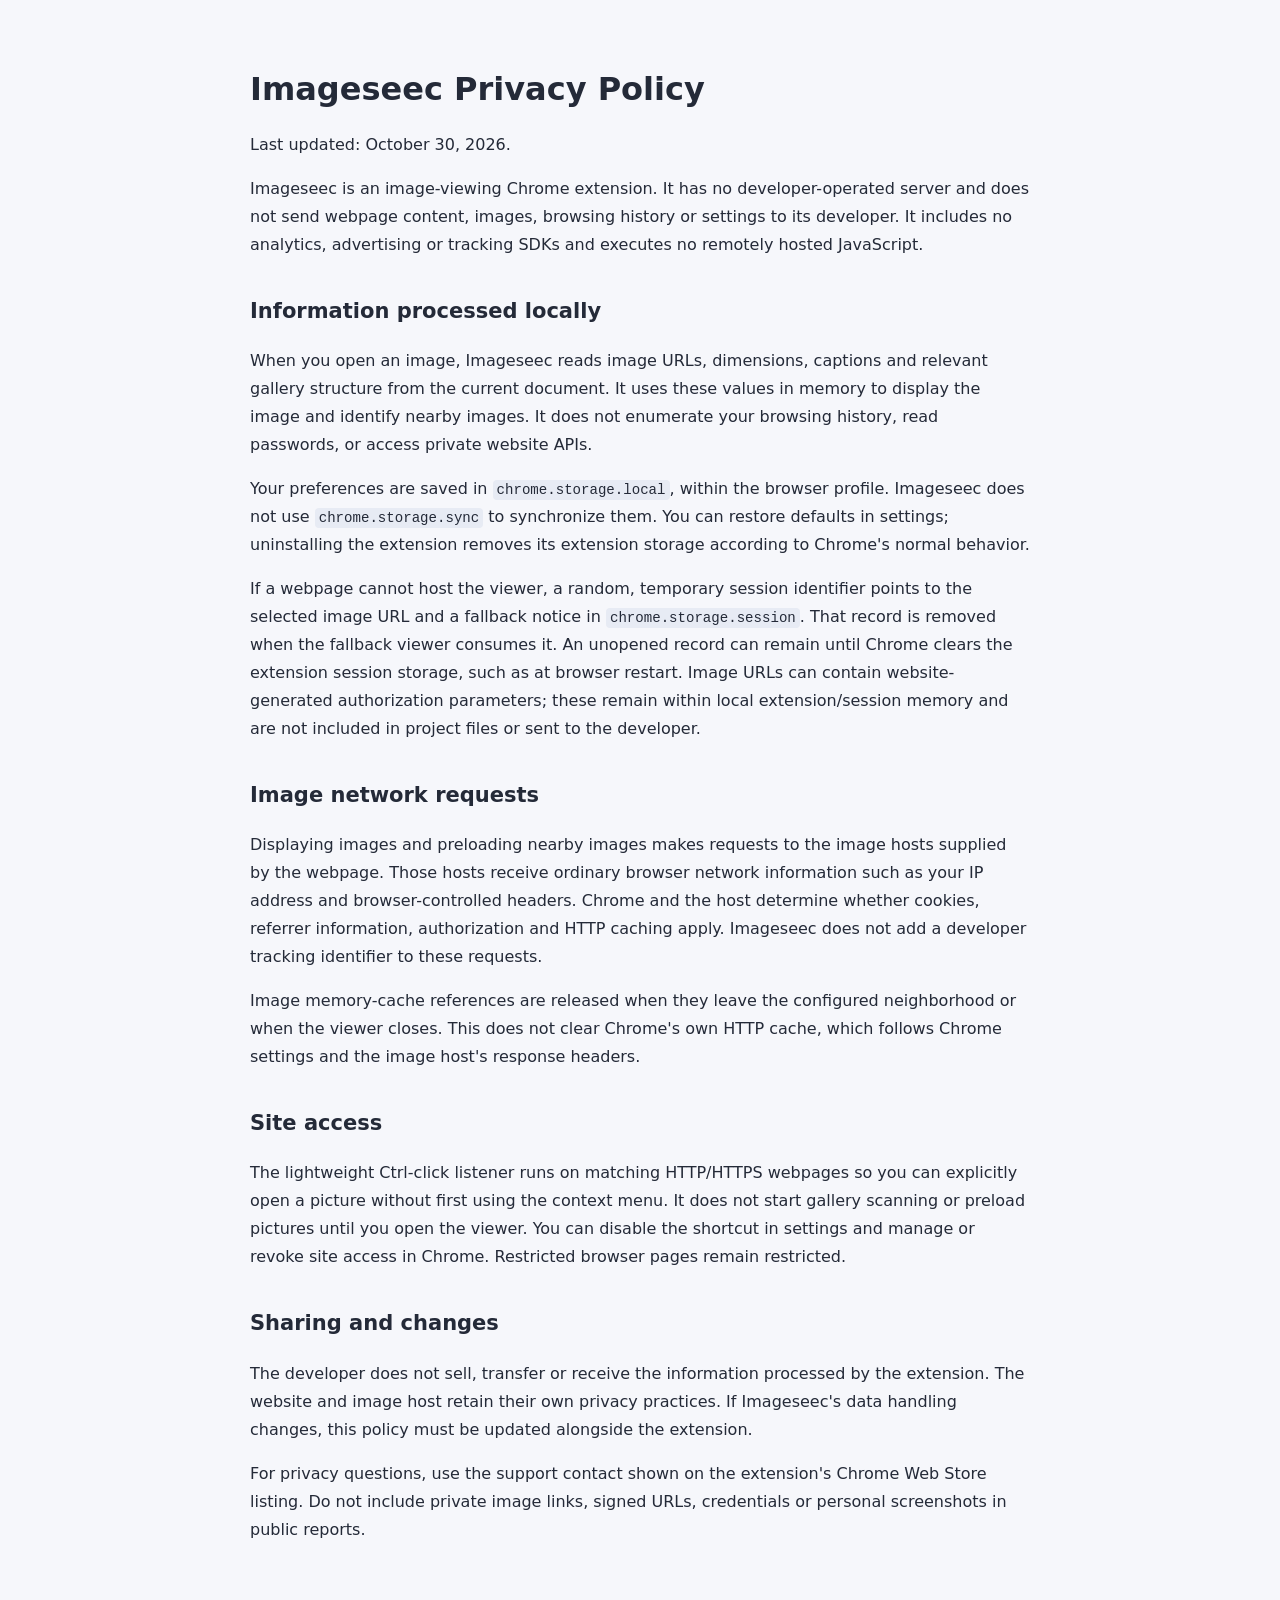
==== index.html @ a28efba3 "Add the public privacy policy page" ====
<!doctype html><html lang="en"><head><meta charset="utf-8"><meta name="viewport" content="width=device-width,initial-scale=1"><title>Imageseec Privacy Policy</title><meta name="description" content="How Imageseec handles local settings, webpage images and network requests."><style>body{margin:0;background:#f6f7fb;color:#242a38;font:16px/1.75 system-ui,sans-serif}main{max-width:780px;margin:auto;padding:48px 24px 72px}h1{font-size:32px;line-height:1.25}h2{font-size:21px;margin-top:34px}p{margin:16px 0}code{font-size:.88em;background:#e7ebf4;padding:2px 4px;border-radius:4px}</style></head><body><main><h1>Imageseec Privacy Policy</h1>
<p>Last updated: October 30, 2026.</p>
<p>Imageseec is an image-viewing Chrome extension. It has no developer-operated server and does not send webpage content, images, browsing history or settings to its developer. It includes no analytics, advertising or tracking SDKs and executes no remotely hosted JavaScript.</p>
<h2>Information processed locally</h2>
<p>When you open an image, Imageseec reads image URLs, dimensions, captions and relevant gallery structure from the current document. It uses these values in memory to display the image and identify nearby images. It does not enumerate your browsing history, read passwords, or access private website APIs.</p>
<p>Your preferences are saved in <code>chrome.storage.local</code>, within the browser profile. Imageseec does not use <code>chrome.storage.sync</code> to synchronize them. You can restore defaults in settings; uninstalling the extension removes its extension storage according to Chrome&#39;s normal behavior.</p>
<p>If a webpage cannot host the viewer, a random, temporary session identifier points to the selected image URL and a fallback notice in <code>chrome.storage.session</code>. That record is removed when the fallback viewer consumes it. An unopened record can remain until Chrome clears the extension session storage, such as at browser restart. Image URLs can contain website-generated authorization parameters; these remain within local extension/session memory and are not included in project files or sent to the developer.</p>
<h2>Image network requests</h2>
<p>Displaying images and preloading nearby images makes requests to the image hosts supplied by the webpage. Those hosts receive ordinary browser network information such as your IP address and browser-controlled headers. Chrome and the host determine whether cookies, referrer information, authorization and HTTP caching apply. Imageseec does not add a developer tracking identifier to these requests.</p>
<p>Image memory-cache references are released when they leave the configured neighborhood or when the viewer closes. This does not clear Chrome&#39;s own HTTP cache, which follows Chrome settings and the image host&#39;s response headers.</p>
<h2>Site access</h2>
<p>The lightweight Ctrl-click listener runs on matching HTTP/HTTPS webpages so you can explicitly open a picture without first using the context menu. It does not start gallery scanning or preload pictures until you open the viewer. You can disable the shortcut in settings and manage or revoke site access in Chrome. Restricted browser pages remain restricted.</p>
<h2>Sharing and changes</h2>
<p>The developer does not sell, transfer or receive the information processed by the extension. The website and image host retain their own privacy practices. If Imageseec&#39;s data handling changes, this policy must be updated alongside the extension.</p>
<p>For privacy questions, use the support contact shown on the extension&#39;s Chrome Web Store listing. Do not include private image links, signed URLs, credentials or personal screenshots in public reports.</p></main></body></html>
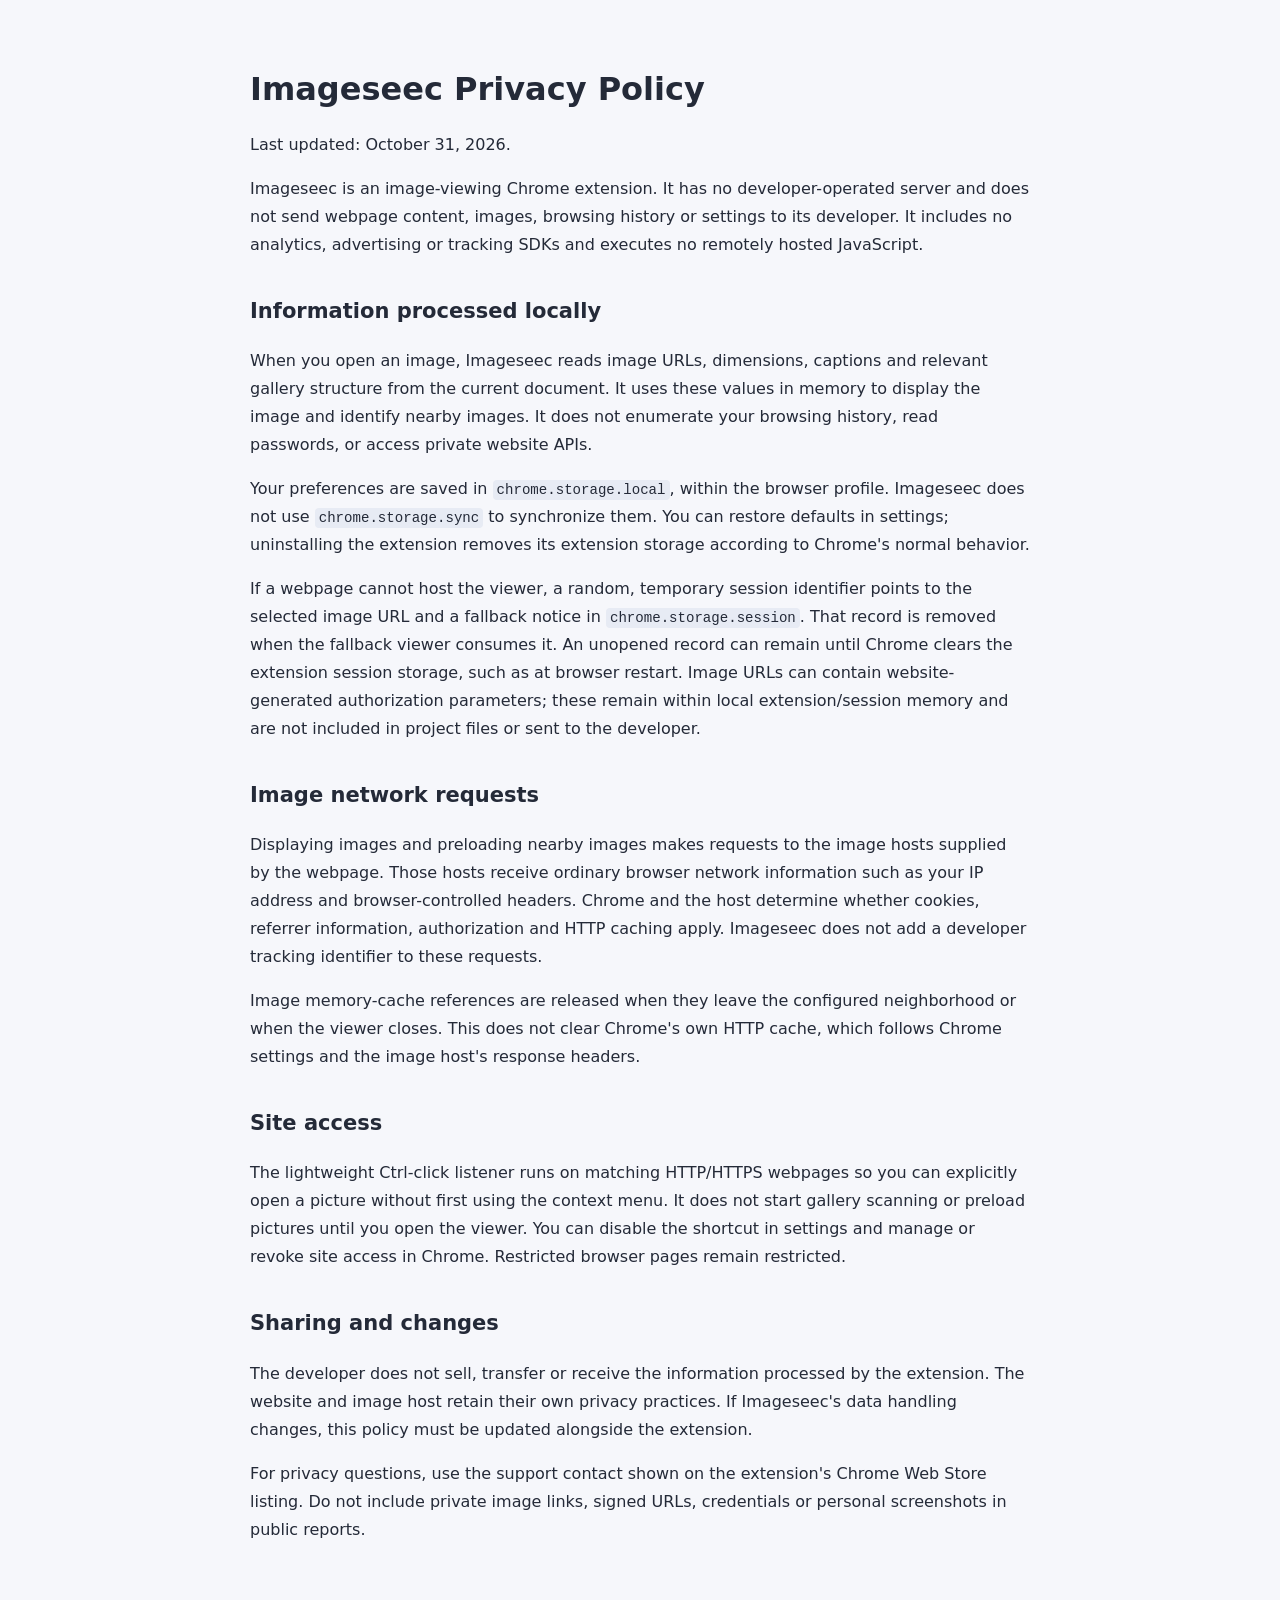
==== commit 79286cc4: "Imageseec 1.5.2: prepare localized store release" ====
--- a/index.html
+++ b/index.html
@@ -1,5 +1,5 @@
 <!doctype html><html lang="en"><head><meta charset="utf-8"><meta name="viewport" content="width=device-width,initial-scale=1"><title>Imageseec Privacy Policy</title><meta name="description" content="How Imageseec handles local settings, webpage images and network requests."><style>body{margin:0;background:#f6f7fb;color:#242a38;font:16px/1.75 system-ui,sans-serif}main{max-width:780px;margin:auto;padding:48px 24px 72px}h1{font-size:32px;line-height:1.25}h2{font-size:21px;margin-top:34px}p{margin:16px 0}code{font-size:.88em;background:#e7ebf4;padding:2px 4px;border-radius:4px}</style></head><body><main><h1>Imageseec Privacy Policy</h1>
-<p>Last updated: October 30, 2026.</p>
+<p>Last updated: October 31, 2026.</p>
 <p>Imageseec is an image-viewing Chrome extension. It has no developer-operated server and does not send webpage content, images, browsing history or settings to its developer. It includes no analytics, advertising or tracking SDKs and executes no remotely hosted JavaScript.</p>
 <h2>Information processed locally</h2>
 <p>When you open an image, Imageseec reads image URLs, dimensions, captions and relevant gallery structure from the current document. It uses these values in memory to display the image and identify nearby images. It does not enumerate your browsing history, read passwords, or access private website APIs.</p>
@@ -13,4 +13,4 @@
 <h2>Sharing and changes</h2>
 <p>The developer does not sell, transfer or receive the information processed by the extension. The website and image host retain their own privacy practices. If Imageseec&#39;s data handling changes, this policy must be updated alongside the extension.</p>
 <p>For privacy questions, use the support contact shown on the extension&#39;s Chrome Web Store listing. Do not include private image links, signed URLs, credentials or personal screenshots in public reports.</p></main></body></html>
-
+
